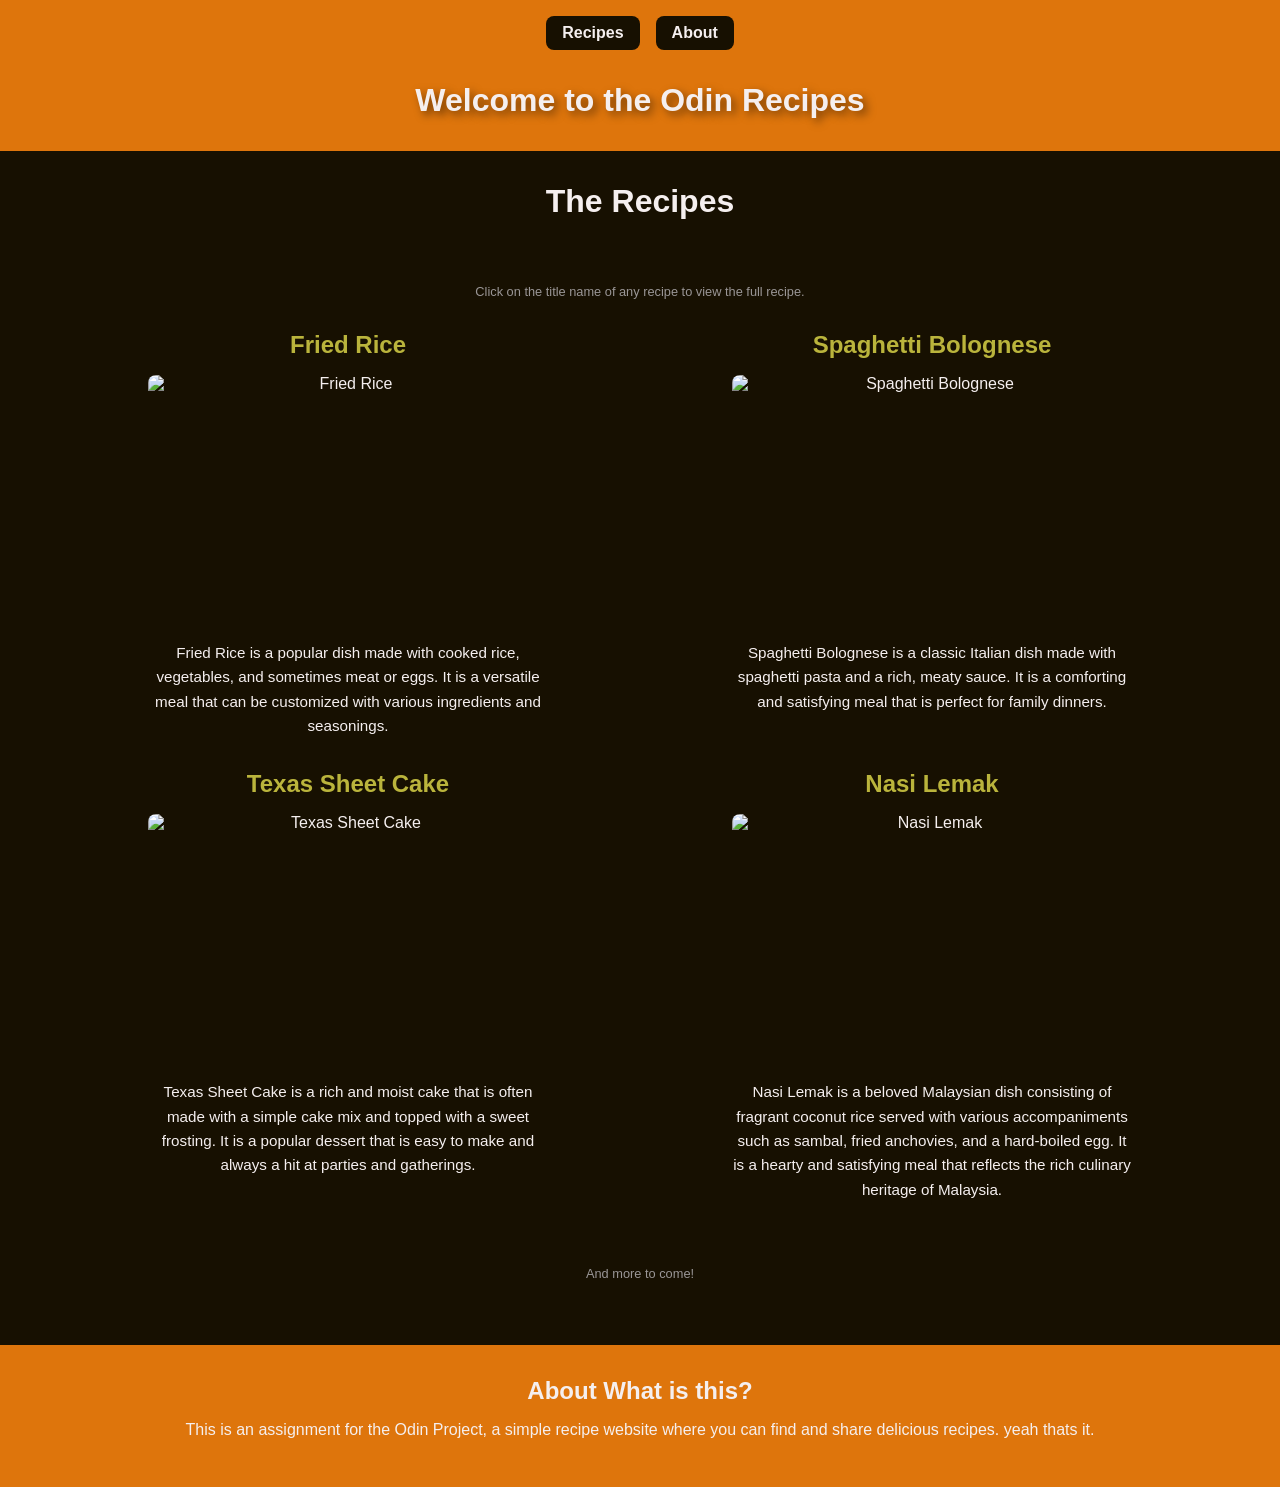
==== odin-recipes/index.html @ 9b92f424 "Resolve merge conflict in README.md" ====
<!DOCTYPE html>
<html lang="en">
<head>
  <meta charset="UTF-8">
  <meta name="viewport" content="width=device-width, initial-scale=1.0">
  <title>Odin Recipes</title>
  <link rel="stylesheet" href="style.css">
</head>
<body>
  <div class="nav" id="home">
    <div class="nav-links">
      <a href="#recipes">Recipes</a>
      <a href="#about">About</a>
    </div>
    <div class="nav-title">
      <h1>Welcome to the <span>Odin Recipes</span></h1>
    </div>
  </div>

  <div class="content" id="recipes">
    <h2>The Recipes</h2>
    <p class="tambahan">Click on the title name of any recipe to view the full recipe.</p>
    <div class="recipes-container">
      <div class="content-cards">
        <h3><a href="recipes/recipe-1.html">Fried Rice</a></h3>
        <img src="/img/r-1.jpg" alt="Fried Rice">
        <p>Fried Rice is a popular dish made with cooked rice, vegetables, and sometimes meat or eggs. It is a versatile meal that can be customized with various ingredients and seasonings.</p>
      </div>
      <div class="content-cards">
        <h3><a href="recipes/recipe-2.html">Spaghetti Bolognese</a></h3>
        <img src="/img/r-2.jpg" alt="Spaghetti Bolognese">
        <p>Spaghetti Bolognese is a classic Italian dish made with spaghetti pasta and a rich, meaty sauce. It is a comforting and satisfying meal that is perfect for family dinners.</p>
      </div>
      <div class="content-cards">
        <h3><a href="recipes/recipe-3.html">Texas Sheet Cake</a></h3>
        <img src="/img/r-3.jpg" alt="Texas Sheet Cake">
        <p>Texas Sheet Cake is a rich and moist cake that is often made with a simple cake mix and topped with a sweet frosting. It is a popular dessert that is easy to make and always a hit at parties and gatherings.</p>
      </div>
      <div class="content-cards">
        <h3><a href="recipes/recipe-4.html">Nasi Lemak</a></h3>
        <img src="/img/r-4.jpg" alt="Nasi Lemak">
        <p>Nasi Lemak is a beloved Malaysian dish consisting of fragrant coconut rice served with various accompaniments such as sambal, fried anchovies, and a hard-boiled egg. It is a hearty and satisfying meal that reflects the rich culinary heritage of Malaysia.</p>
      </div>
    </div>
    <p class="tambahan">And more to come!</p>
  </div>

  <div class="about" id="about">
    <h2>About What is this?</h2>
    <p>This is an assignment for the Odin Project, a simple recipe website where you can find and share delicious recipes.
      yeah thats it.</p>
  </div>
</body>
</html>
---- odin-recipes/style.css ----
:root {
  --primary: #bab43c;
  --secondary: #de750c;
  --bg: #171001;
  --text-color: #f5efef;
}
* {
  margin: 0;
  padding: 0;
  box-sizing: border-box;
  outline: none;
  border: none;
  text-decoration: none;
}
html {
  scroll-behavior: smooth;
}
body {
  font-family: Arial, sans-serif;
  background-color: var(--bg);
  color: var(--text-color);
  margin: 0;
  padding: 0;
}

.nav {
  background-color: var(--secondary);
  padding: 1rem;
}
.nav .nav-links {
  display: flex;
  text-align: center;
  justify-content: center;
  gap: 1rem;
}
.nav .nav-links a {
  color: var(--text-color);
  background-color: var(--bg);
  padding: 0.5rem 1rem;
  border-radius: 0.5rem;
  text-decoration: none;
  font-weight: bold;
}
.nav .nav-title {
  text-align: center;
  margin-top: 1rem;
  padding: 1rem;
  font-weight: bold;
  text-shadow: 4px 4px 8px rgba(0, 0, 0, 0.5);
}

.content h2 {
  font-size: 2rem;
  margin-bottom: 2rem;
  text-align: center;
}
.content {
  padding: 2rem;
  max-width: 1200px;
  margin: 0 auto;
}
.recipes-container {
  display: grid;
  gap: 2rem;
  grid-template-columns: 1fr;
}

.content-cards {
  display: flex;
  flex-direction: column;
  align-items: center;
  text-align: center;
  border-radius: 0.5rem;
  overflow: hidden;
  transition: transform 0.3s ease;
}

.content-cards:hover {
  transform: translateY(-5px);
}

.content-cards h3 {
  margin-bottom: 1rem;
  font-size: 1.5rem;
}

.content-cards h3 a {
  color: var(--primary);
  text-decoration: none;
  transition: color 0.3s ease;
}

.content-cards h3 a:hover {
  color: var(--secondary);
}

.content-cards img {
  width: 100%;
  max-width: 400px;
  height: 250px;
  object-fit: cover;
  border-radius: 0.5rem;
  margin-bottom: 1rem;
}

.content-cards p {
  font-size: 0.95rem;
  line-height: 1.6;
  color: var(--text-color);
  max-width: 400px;
}

.about {
  background-color: var(--secondary);
  padding: 2rem;
  text-align: center;
  color: var(--text-color);
  padding: 2rem;
}
.about p {
  padding: 1rem;
}
.tambahan {
  text-align: center;
  margin-top: 4rem;
  margin-bottom: 2rem;
  font-size: 0.8rem;
  font-weight: 100;
  color: #9a9696;
}

/* Tablet: 2 columns */
@media (min-width: 768px) {
  .recipes-container {
    grid-template-columns: 1fr 1fr;
  }
}

/* Desktop: 2 columns */
@media (min-width: 1024px) {
  .recipes-container {
    grid-template-columns: 1fr 1fr;
  }
}
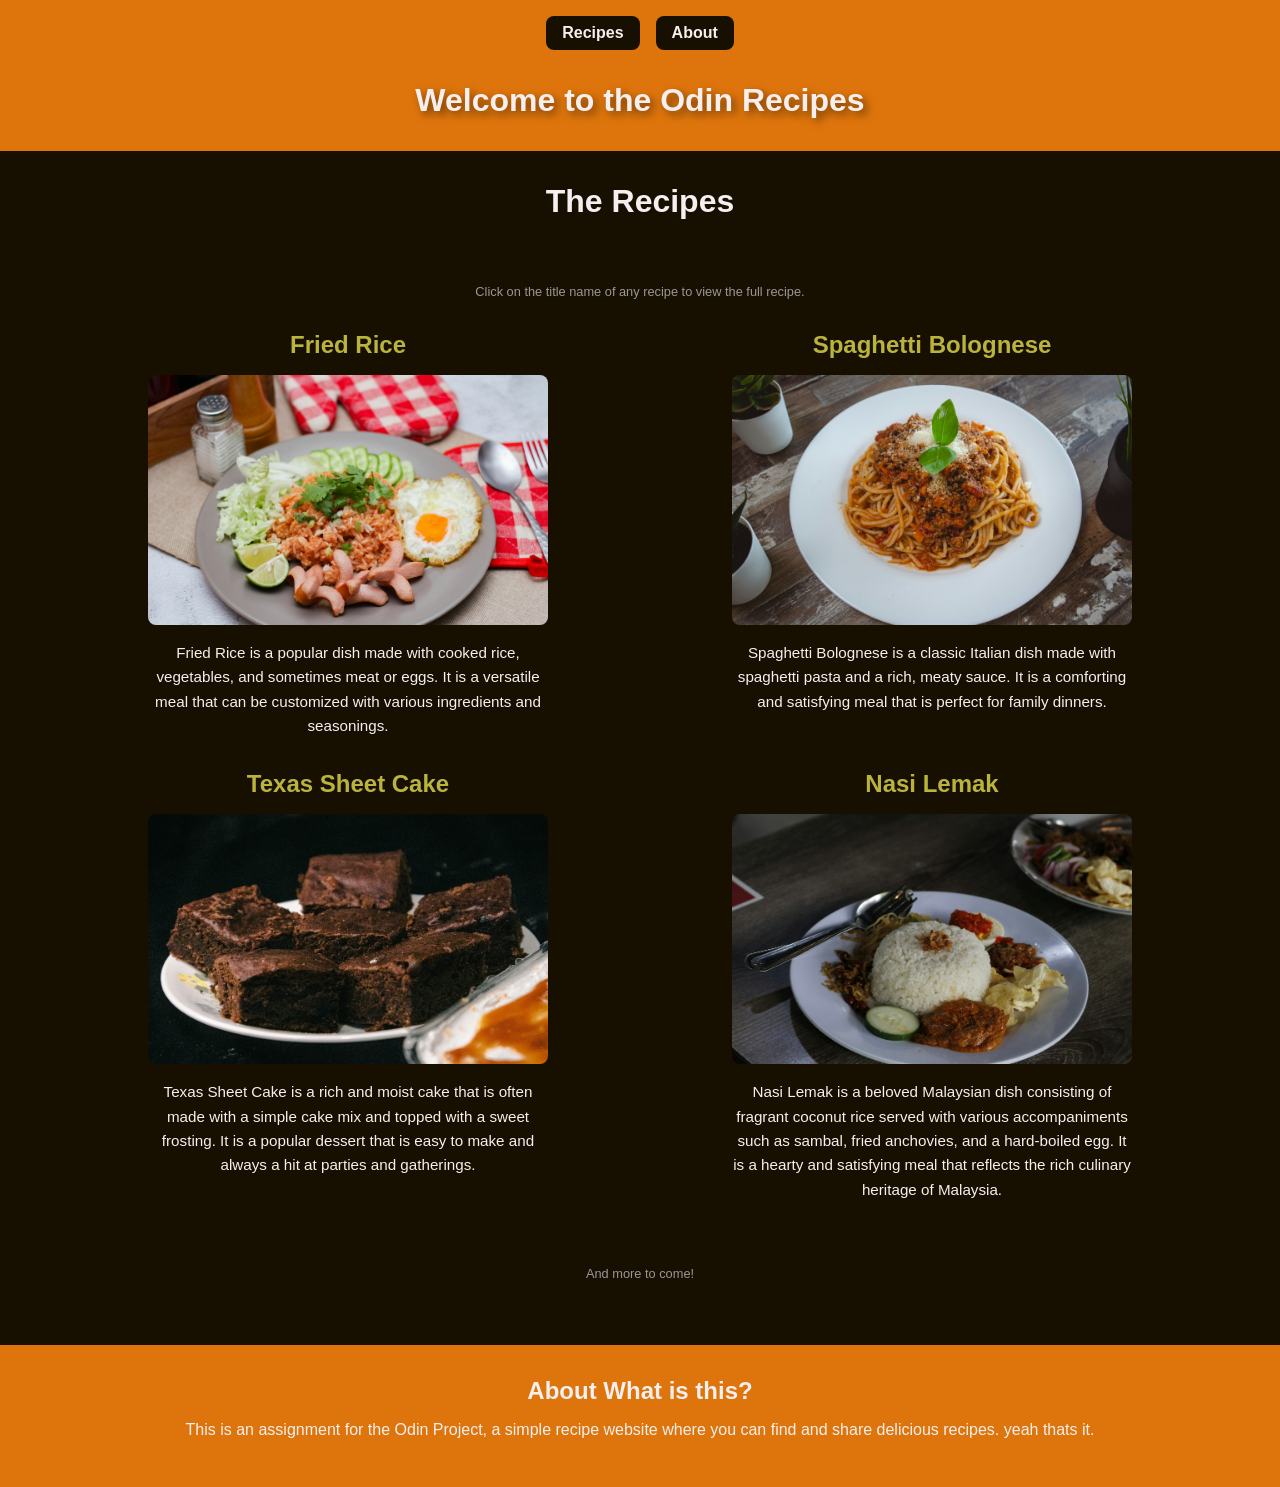
==== commit 99ad8be2: "Fix error on the img directoy path of recipe page and main page" ====
--- a/odin-recipes/index.html
+++ b/odin-recipes/index.html
@@ -23,22 +23,22 @@
     <div class="recipes-container">
       <div class="content-cards">
         <h3><a href="recipes/recipe-1.html">Fried Rice</a></h3>
-        <img src="/img/r-1.jpg" alt="Fried Rice">
+        <img src="img/r-1.jpg" alt="Fried Rice">
         <p>Fried Rice is a popular dish made with cooked rice, vegetables, and sometimes meat or eggs. It is a versatile meal that can be customized with various ingredients and seasonings.</p>
       </div>
       <div class="content-cards">
         <h3><a href="recipes/recipe-2.html">Spaghetti Bolognese</a></h3>
-        <img src="/img/r-2.jpg" alt="Spaghetti Bolognese">
+        <img src="img/r-2.jpg" alt="Spaghetti Bolognese">
         <p>Spaghetti Bolognese is a classic Italian dish made with spaghetti pasta and a rich, meaty sauce. It is a comforting and satisfying meal that is perfect for family dinners.</p>
       </div>
       <div class="content-cards">
         <h3><a href="recipes/recipe-3.html">Texas Sheet Cake</a></h3>
-        <img src="/img/r-3.jpg" alt="Texas Sheet Cake">
+        <img src="img/r-3.jpg" alt="Texas Sheet Cake">
         <p>Texas Sheet Cake is a rich and moist cake that is often made with a simple cake mix and topped with a sweet frosting. It is a popular dessert that is easy to make and always a hit at parties and gatherings.</p>
       </div>
       <div class="content-cards">
         <h3><a href="recipes/recipe-4.html">Nasi Lemak</a></h3>
-        <img src="/img/r-4.jpg" alt="Nasi Lemak">
+        <img src="img/r-4.jpg" alt="Nasi Lemak">
         <p>Nasi Lemak is a beloved Malaysian dish consisting of fragrant coconut rice served with various accompaniments such as sambal, fried anchovies, and a hard-boiled egg. It is a hearty and satisfying meal that reflects the rich culinary heritage of Malaysia.</p>
       </div>
     </div>
